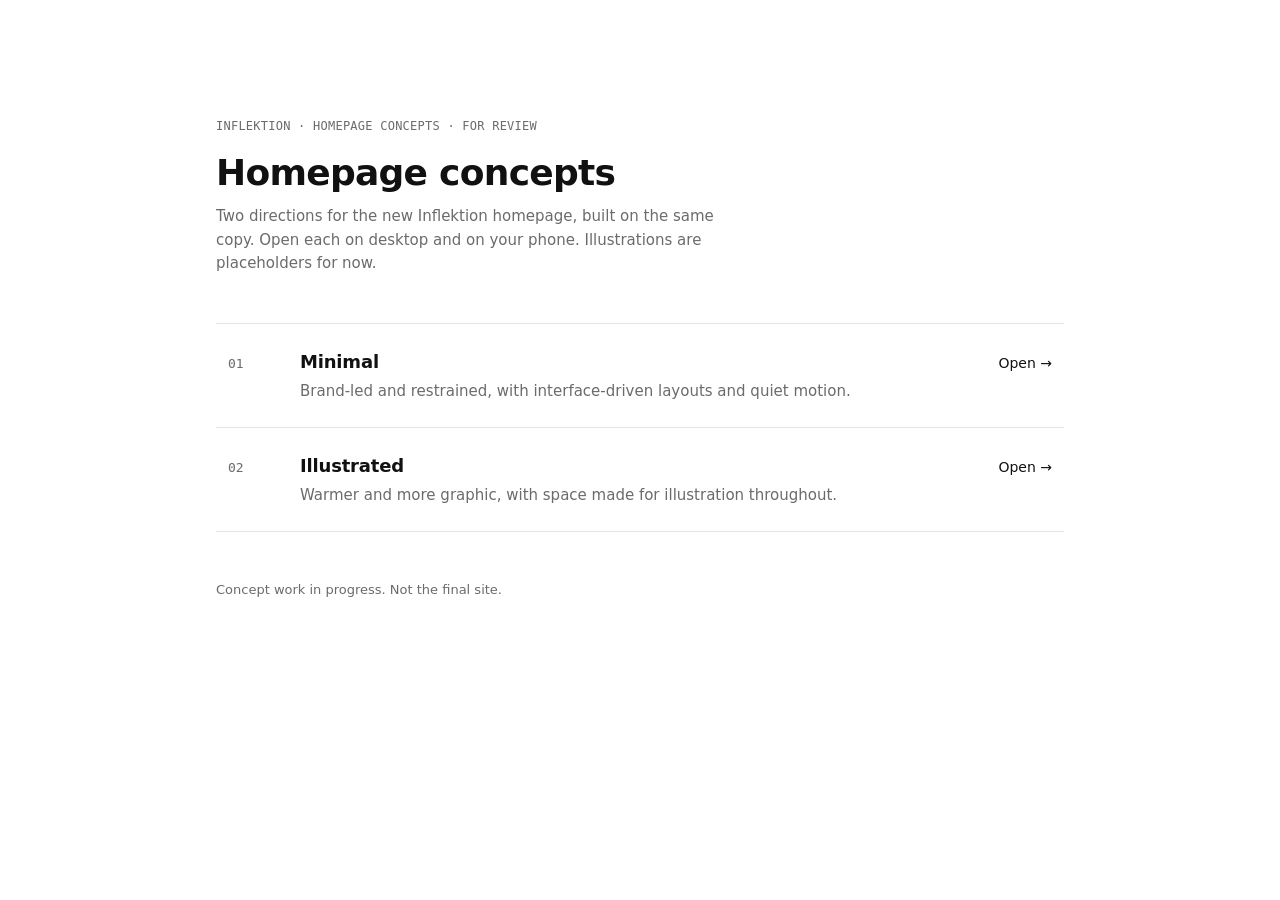
==== index.html @ dccf168e "Add round 1 homepage concepts: minimal and illustrated - index.html: version picker for client revie" ====
<!doctype html>
<html lang="en">
<head>
  <meta charset="utf-8">
  <meta name="viewport" content="width=device-width, initial-scale=1">
  <title>Inflektion · Homepage concepts</title>
  <meta name="robots" content="noindex">
  <style>
    /* Deliberately neutral: this page should not lean toward either concept. */
    :root { --fg: #111; --muted: #6b6b6b; --line: #e4e4e4; --bg: #fff; --hover: #f6f6f6; }
    @media (prefers-color-scheme: dark) { :root { --fg: #eee; --muted: #9a9a9a; --line: #2c2c2c; --bg: #121212; --hover: #1a1a1a; } }
    * { box-sizing: border-box; }
    body { margin: 0; background: var(--bg); color: var(--fg); font: 400 15px/1.55 ui-sans-serif, system-ui, -apple-system, "Segoe UI", sans-serif; -webkit-font-smoothing: antialiased; }
    main { max-width: 880px; margin: 0 auto; padding: clamp(48px, 10vw, 120px) 16px 64px; }
    .meta { font: 12px/1 ui-monospace, SFMono-Regular, Menlo, monospace; color: var(--muted); letter-spacing: .02em; margin: 0 0 20px; }
    h1 { font-size: clamp(28px, 4vw, 36px); font-weight: 600; letter-spacing: -.02em; line-height: 1.15; margin: 0 0 12px; }
    .lede { color: var(--muted); max-width: 520px; margin: 0 0 48px; }
    ul { list-style: none; margin: 0; padding: 0; border-top: 1px solid var(--line); }
    a.row { display: grid; grid-template-columns: 56px 1fr auto; gap: 16px; align-items: baseline; padding: 24px 12px; border-bottom: 1px solid var(--line); color: inherit; text-decoration: none; transition: background-color .15s; }
    a.row:hover { background: var(--hover); }
    a.row:focus-visible { outline: 2px solid var(--fg); outline-offset: -2px; }
    .n { font: 13px/1 ui-monospace, SFMono-Regular, Menlo, monospace; color: var(--muted); }
    .title { display: block; font-size: 18px; font-weight: 600; letter-spacing: -.01em; }
    .desc { display: block; color: var(--muted); margin-top: 4px; max-width: 560px; }
    .open { font-size: 14px; white-space: nowrap; }
    .open span { display: inline-block; transition: transform .15s; }
    a.row:hover .open span { transform: translateX(3px); }
    footer { margin-top: 48px; font-size: 13px; color: var(--muted); }
    @media (max-width: 560px) { a.row { grid-template-columns: 36px 1fr; } .open { grid-column: 2; } }
  </style>
</head>
<body>
  <main>
    <p class="meta">INFLEKTION · HOMEPAGE CONCEPTS · FOR REVIEW</p>
    <h1>Homepage concepts</h1>
    <p class="lede">Two directions for the new Inflektion homepage, built on the same copy. Open each on desktop and on your phone. Illustrations are placeholders for now.</p>
    <ul>
      <li>
        <a class="row" href="concepts/v1-minimal/">
          <span class="n">01</span>
          <span><span class="title">Minimal</span><span class="desc">Brand-led and restrained, with interface-driven layouts and quiet motion.</span></span>
          <span class="open">Open <span aria-hidden="true">→</span></span>
        </a>
      </li>
      <li>
        <a class="row" href="concepts/v2-illustrated/">
          <span class="n">02</span>
          <span><span class="title">Illustrated</span><span class="desc">Warmer and more graphic, with space made for illustration throughout.</span></span>
          <span class="open">Open <span aria-hidden="true">→</span></span>
        </a>
      </li>
    </ul>
    <footer>Concept work in progress. Not the final site.</footer>
  </main>
</body>
</html>
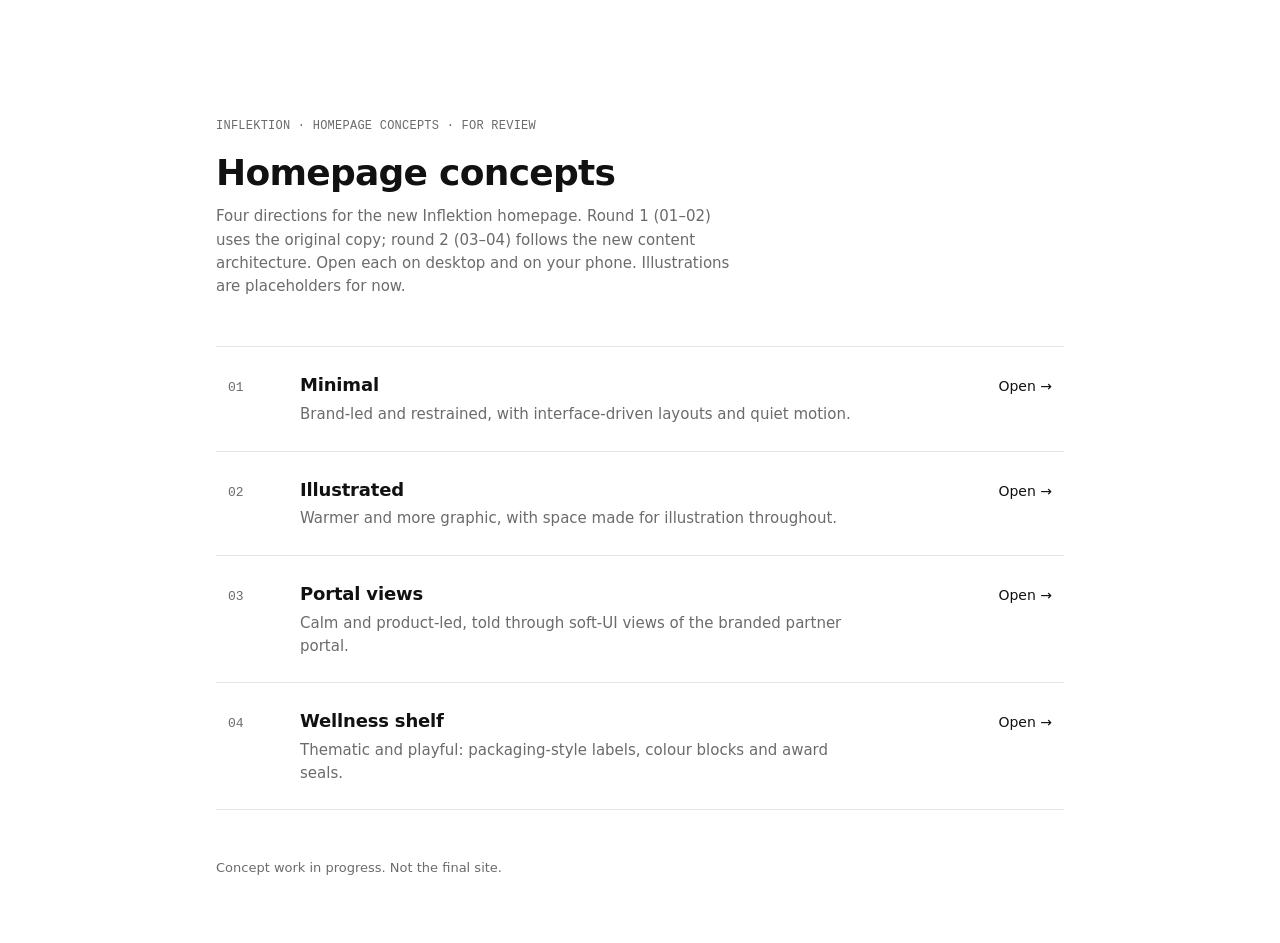
==== commit a70f7d48: "Add v3 and v4 to the review switcher and picker The switcher now lists all four concepts and collaps" ====
--- a/index.html
+++ b/index.html
@@ -33,7 +33,7 @@
   <main>
     <p class="meta">INFLEKTION · HOMEPAGE CONCEPTS · FOR REVIEW</p>
     <h1>Homepage concepts</h1>
-    <p class="lede">Two directions for the new Inflektion homepage, built on the same copy. Open each on desktop and on your phone. Illustrations are placeholders for now.</p>
+    <p class="lede">Four directions for the new Inflektion homepage. Round 1 (01–02) uses the original copy; round 2 (03–04) follows the new content architecture. Open each on desktop and on your phone. Illustrations are placeholders for now.</p>
     <ul>
       <li>
         <a class="row" href="concepts/v1-minimal/">
@@ -49,6 +49,20 @@
           <span class="open">Open <span aria-hidden="true">→</span></span>
         </a>
       </li>
+      <li>
+        <a class="row" href="concepts/v3-portal-views/">
+          <span class="n">03</span>
+          <span><span class="title">Portal views</span><span class="desc">Calm and product-led, told through soft-UI views of the branded partner portal.</span></span>
+          <span class="open">Open <span aria-hidden="true">→</span></span>
+        </a>
+      </li>
+      <li>
+        <a class="row" href="concepts/v4-wellness-shelf/">
+          <span class="n">04</span>
+          <span><span class="title">Wellness shelf</span><span class="desc">Thematic and playful: packaging-style labels, colour blocks and award seals.</span></span>
+          <span class="open">Open <span aria-hidden="true">→</span></span>
+        </a>
+      </li>
     </ul>
     <footer>Concept work in progress. Not the final site.</footer>
   </main>
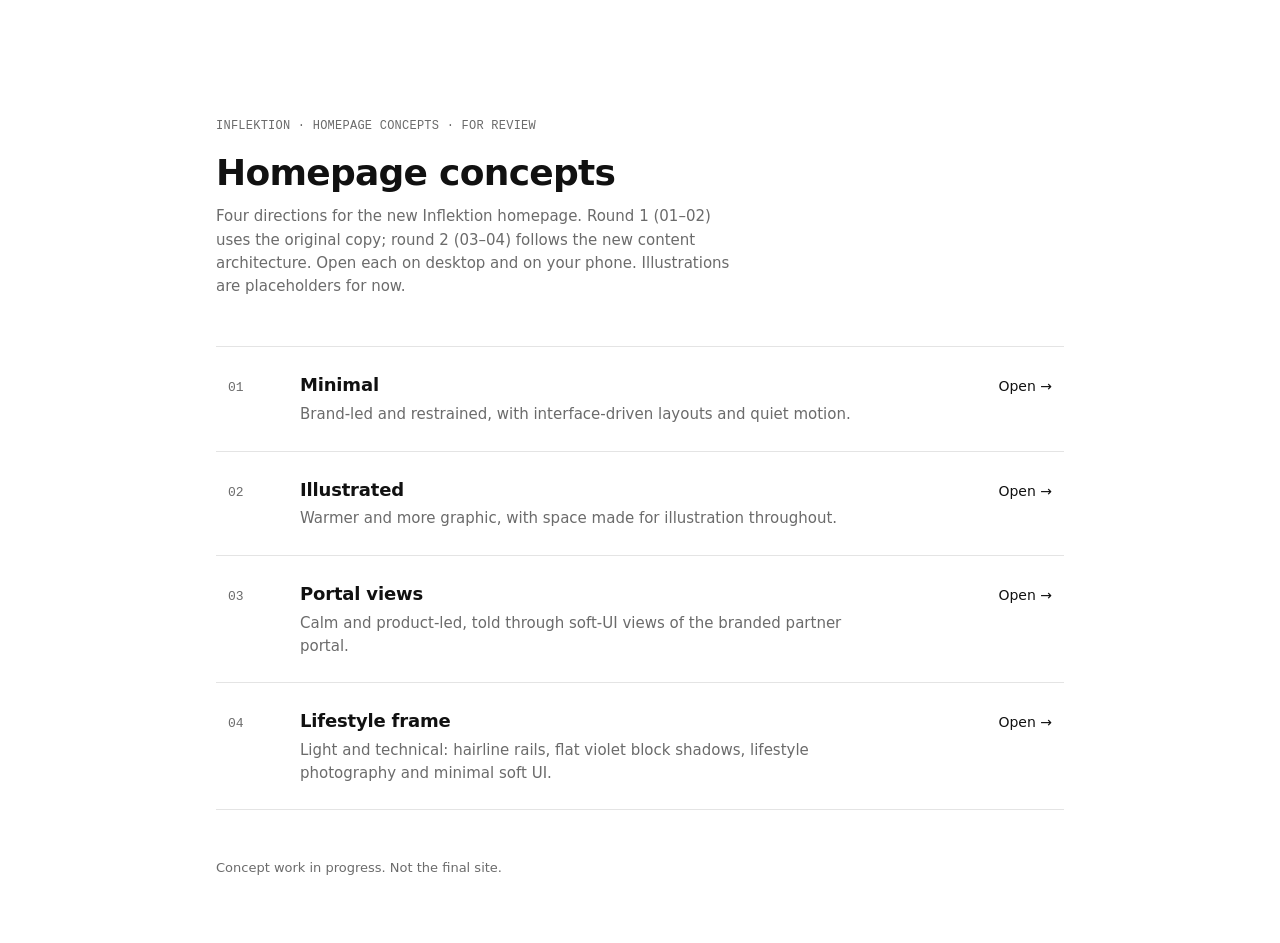
==== commit f73a861d: "Rename v4 to Lifestyle frame Moves concepts/v4-wellness-shelf to concepts/v4-lifestyle-frame and upd" ====
--- a/index.html
+++ b/index.html
@@ -57,9 +57,9 @@
         </a>
       </li>
       <li>
-        <a class="row" href="concepts/v4-wellness-shelf/">
+        <a class="row" href="concepts/v4-lifestyle-frame/">
           <span class="n">04</span>
-          <span><span class="title">Wellness shelf</span><span class="desc">Thematic and playful: packaging-style labels, colour blocks and award seals.</span></span>
+          <span><span class="title">Lifestyle frame</span><span class="desc">Light and technical: hairline rails, flat violet block shadows, lifestyle photography and minimal soft UI.</span></span>
           <span class="open">Open <span aria-hidden="true">→</span></span>
         </a>
       </li>
